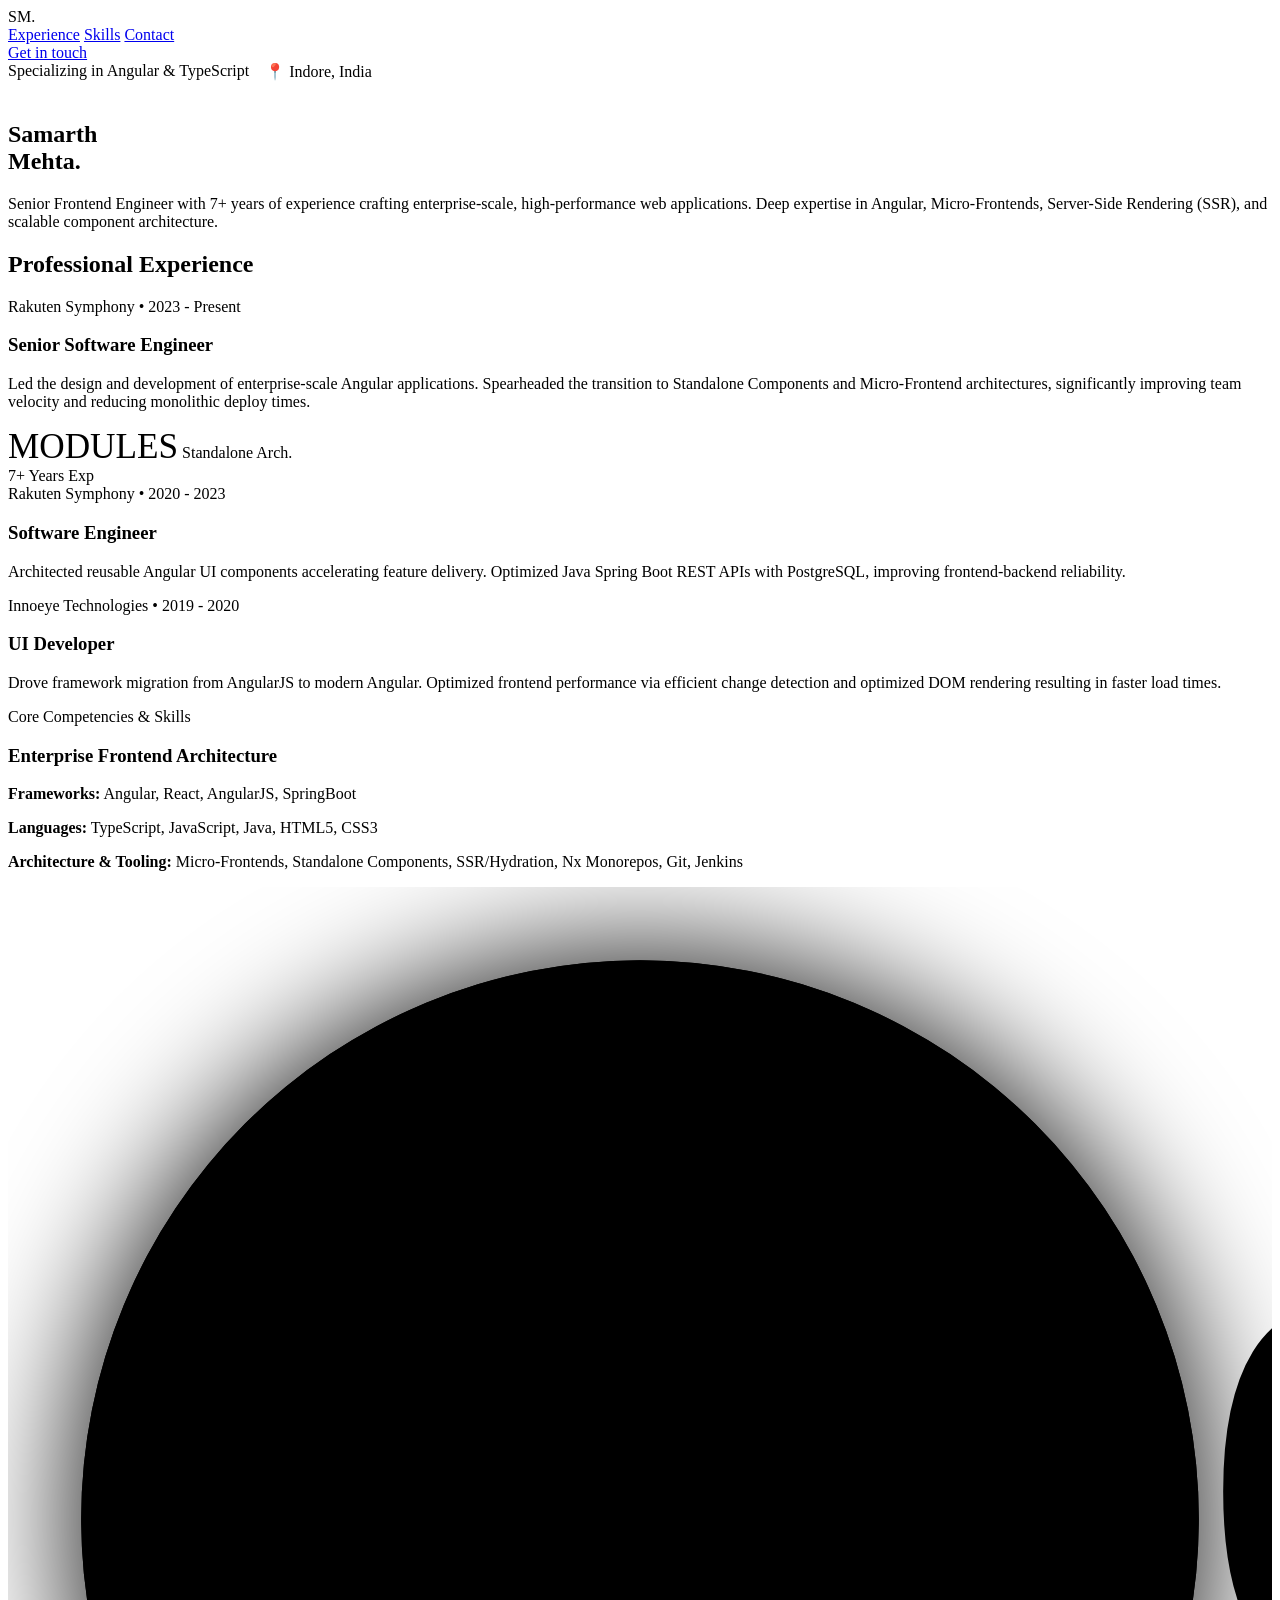
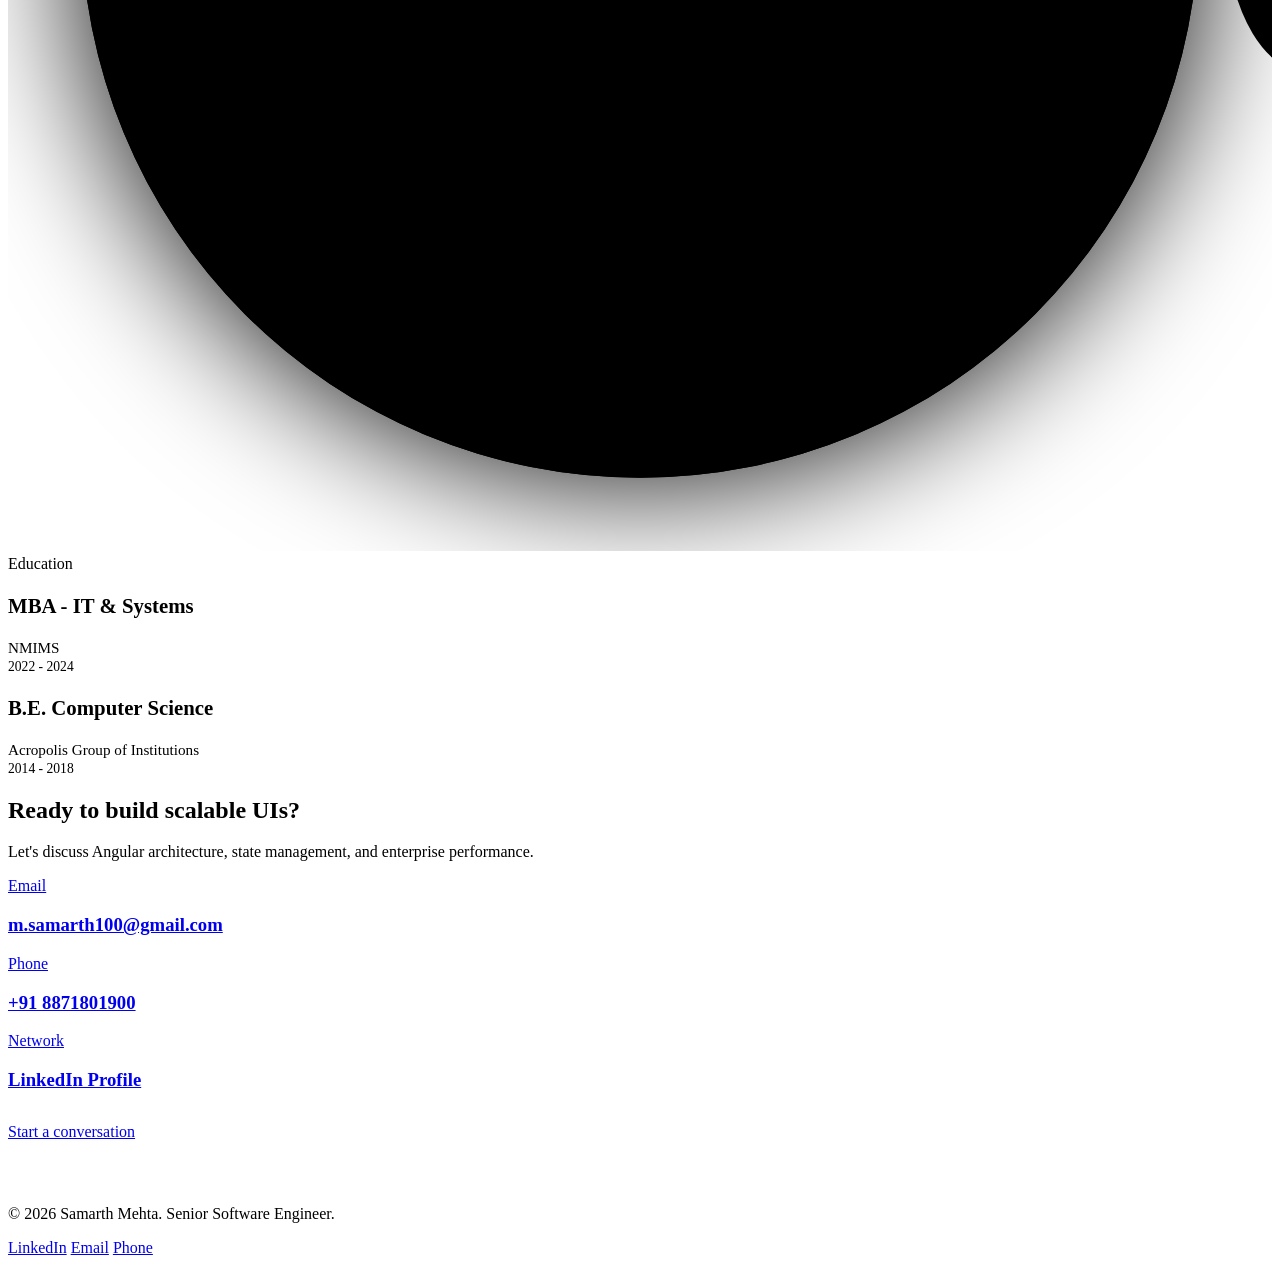
==== index.html @ deca6083 "Create index.html" ====
<!DOCTYPE html>
<html lang="en">

<head>
    <meta charset="UTF-8">
    <meta name="viewport" content="width=device-width, initial-scale=1.0">
    <title>Samarth Mehta | Senior Software Engineer</title>
    <meta name="description"
        content="Samarth Mehta - Senior Software Engineer specializing in Angular, TypeScript & State-Driven Architectures.">
    <!-- Preconnect for performance -->
    <link rel="preconnect" href="https://fonts.googleapis.com">
    <link rel="preconnect" href="https://fonts.gstatic.com" crossorigin>
    <link href="https://fonts.googleapis.com/css2?family=Plus+Jakarta+Sans:wght@300;400;500;600;700;800&display=swap"
        rel="stylesheet">
    <link rel="stylesheet" href="style.css">
</head>

<body>
    <!-- Magic Background -->
    <div class="mesh-bg">
        <div class="blob blob-1"></div>
        <div class="blob blob-2"></div>
        <div class="blob blob-3"></div>
        <div class="noise-overlay"></div>
    </div>

    <!-- Custom Cursor -->
    <div id="custom-cursor" class="custom-cursor"></div>

    <header class="header">
        <nav class="nav">
            <span class="logo magic-text">SM.</span>
            <div class="nav-links">
                <a href="#experience" class="hover-underline">Experience</a>
                <a href="#skills" class="hover-underline">Skills</a>
                <a href="#contact" class="hover-underline">Contact</a>
            </div>
            <a href="mailto:m.samarth100@gmail.com" class="button magic-btn"><span>Get in touch</span></a>
        </nav>
    </header>

    <main class="container">
        <section class="hero slide-up">
            <div style="display: flex; gap: 1rem; margin-bottom: 2.5rem; flex-wrap: wrap;">
                <div class="hero-badge holographic-border" style="margin-bottom: 0;">
                    <div class="holographic-content">
                        <span class="pulse-dot"></span> Specializing in Angular & TypeScript
                    </div>
                </div>
                <div class="hero-badge holographic-border" style="margin-bottom: 0;">
                    <div class="holographic-content">
                        📍 Indore, India
                    </div>
                </div>
            </div>
            <h1 class="hero-title">Samarth <br><span class="magic-text dynamic-gradient">Mehta.</span></h1>
            <p class="hero-subtitle stagger-in">Senior Frontend Engineer with 7+ years of experience crafting
                enterprise-scale, high-performance web applications. Deep expertise in Angular, Micro-Frontends,
                Server-Side Rendering (SSR), and scalable component architecture.</p>
        </section>

        <section id="experience" class="bento-section">
            <h2 class="section-title fade-in">Professional Experience</h2>
            <div class="bento-grid">

                <!-- Rakuten Senior SWE -->
                <div class="card bento-large group tilt-card fade-in">
                    <div class="card-glow"></div>
                    <div class="card-border-gradient"></div>
                    <div class="card-content">
                        <div class="chip">Rakuten Symphony • 2023 - Present</div>
                        <h3 class="magic-text-hover">Senior Software Engineer</h3>
                        <p>Led the design and development of enterprise-scale Angular applications. Spearheaded the
                            transition to Standalone Components and Micro-Frontend architectures, significantly
                            improving team velocity and reducing monolithic deploy times.</p>
                        <div class="metrics">
                            <div class="metric">
                                <span class="metric-val magic-text" style="font-size: 2.2rem;">MODULES</span>
                                <span class="metric-label">Standalone Arch.</span>
                            </div>
                            <div class="metric">
                                <span class="metric-val magic-text">7+</span>
                                <span class="metric-label">Years Exp</span>
                            </div>
                        </div>
                    </div>
                </div>

                <!-- Rakuten SWE -->
                <div class="card group tilt-card fade-in" style="transition-delay: 100ms;">
                    <div class="card-glow"></div>
                    <div class="card-border-gradient"></div>
                    <div class="card-content">
                        <div class="chip">Rakuten Symphony • 2020 - 2023</div>
                        <h3 class="magic-text-hover">Software Engineer</h3>
                        <p>Architected reusable Angular UI components accelerating feature delivery. Optimized Java
                            Spring Boot REST APIs with PostgreSQL, improving frontend-backend reliability.</p>
                    </div>
                </div>

                <!-- Innoeye -->
                <div class="card group tilt-card fade-in" style="transition-delay: 200ms;">
                    <div class="card-glow"></div>
                    <div class="card-border-gradient"></div>
                    <div class="card-content">
                        <div class="chip">Innoeye Technologies • 2019 - 2020</div>
                        <h3 class="magic-text-hover">UI Developer</h3>
                        <p>Drove framework migration from AngularJS to modern Angular. Optimized frontend performance
                            via efficient change detection and optimized DOM rendering resulting in faster load times.
                        </p>
                    </div>
                </div>

                <!-- Core Competencies -->
                <div class="card group bento-medium tilt-card fade-in" id="skills" style="transition-delay: 300ms;">
                    <div class="card-glow"></div>
                    <div class="card-border-gradient"></div>
                    <div class="card-content flex-row">
                        <div>
                            <div class="chip">Core Competencies & Skills</div>
                            <h3 class="magic-text-hover">Enterprise Frontend Architecture</h3>
                            <p style="margin-top: 1rem;"><strong class="text-bright">Frameworks:</strong> Angular,
                                React, AngularJS, SpringBoot</p>
                            <p><strong class="text-bright">Languages:</strong> TypeScript, JavaScript, Java, HTML5, CSS3
                            </p>
                            <p><strong class="text-bright">Architecture & Tooling:</strong> Micro-Frontends, Standalone
                                Components, SSR/Hydration, Nx Monorepos, Git, Jenkins</p>
                        </div>
                        <div class="score-circle">
                            <svg viewBox="0 0 36 36" class="circular-chart magic-circle">
                                <defs>
                                    <linearGradient id="magic-grad" x1="0%" y1="0%" x2="100%" y2="100%">
                                        <stop offset="0%" stop-color="#00f2fe" />
                                        <stop offset="100%" stop-color="#4facfe" />
                                    </linearGradient>
                                    <filter id="glow-filter" x="-20%" y="-20%" width="140%" height="140%">
                                        <feGaussianBlur stdDeviation="2" result="blur" />
                                        <feComposite in="SourceGraphic" in2="blur" operator="over" />
                                    </filter>
                                </defs>
                                <path class="circle-bg"
                                    d="M18 2.0845 a 15.9155 15.9155 0 0 1 0 31.831 a 15.9155 15.9155 0 0 1 0 -31.831" />
                                <path class="circle" stroke-dasharray="0, 100"
                                    d="M18 2.0845 a 15.9155 15.9155 0 0 1 0 31.831 a 15.9155 15.9155 0 0 1 0 -31.831"
                                    filter="url(#glow-filter)" />
                                <text x="18" y="22.5" class="percentage">100</text>
                            </svg>
                        </div>
                    </div>
                </div>

                <!-- Education -->
                <div class="card group tilt-card fade-in" style="transition-delay: 400ms;">
                    <div class="card-glow"></div>
                    <div class="card-border-gradient"></div>
                    <div class="card-content">
                        <div class="chip">Education</div>
                        <h3 class="magic-text-hover" style="font-size: 1.3rem;">MBA - IT & Systems</h3>
                        <p style="font-size: 0.95rem; margin-bottom: 1.2rem;">NMIMS<br><span
                                style="color: var(--text-secondary); font-size: 0.85rem;">2022 - 2024</span></p>

                        <h3 class="magic-text-hover" style="font-size: 1.3rem;">B.E. Computer Science</h3>
                        <p style="font-size: 0.95rem;">Acropolis Group of Institutions<br><span
                                style="color: var(--text-secondary); font-size: 0.85rem;">2014 - 2018</span></p>
                    </div>
                </div>
            </div>
        </section>

        <section id="contact" class="footer-cta fade-in">
            <h2 class="magic-text">Ready to build scalable UIs?</h2>
            <p>Let's discuss Angular architecture, state management, and enterprise performance.</p>

            <div class="contact-info-cards fade-in" style="transition-delay: 200ms;">
                <a href="mailto:m.samarth100@gmail.com" class="contact-card contact-email-card card group tilt-card">
                    <div class="card-glow"></div>
                    <div class="card-border-gradient"></div>
                    <div class="card-content">
                        <div class="chip">Email</div>
                        <h3 class="magic-text-hover">m.samarth100@gmail.com</h3>
                    </div>
                </a>
                <a href="tel:+918871801900" class="contact-card card group tilt-card">
                    <div class="card-glow"></div>
                    <div class="card-border-gradient"></div>
                    <div class="card-content">
                        <div class="chip">Phone</div>
                        <h3 class="magic-text-hover">+91 8871801900</h3>
                    </div>
                </a>
                <a href="https://linkedin.com/in/samarth-mehta-201817b7" target="_blank"
                    class="contact-card card group tilt-card">
                    <div class="card-glow"></div>
                    <div class="card-border-gradient"></div>
                    <div class="card-content">
                        <div class="chip">Network</div>
                        <h3 class="magic-text-hover">LinkedIn Profile</h3>
                    </div>
                </a>
            </div>

            <div class="cta-wrapper fade-in" style="transition-delay: 400ms; margin-top: 2rem;">
                <a href="mailto:m.samarth100@gmail.com" class="button magic-btn button-large"><span>Start a
                        conversation</span></a>
            </div>
        </section>
    </main>

    <footer class="footer container fade-in" style="border-top: 1px solid var(--border); margin-top: 4rem;">
        <p>© 2026 Samarth Mehta. Senior Software Engineer.</p>
        <div class="socials">
            <a href="https://linkedin.com/in/samarth-mehta-201817b7" target="_blank"
                class="hover-underline">LinkedIn</a>
            <a href="mailto:m.samarth100@gmail.com" class="hover-underline">Email</a>
            <a href="tel:+918871801900" class="hover-underline">Phone</a>
        </div>
    </footer>

    <script src="script.js" defer></script>
</body>

</html>
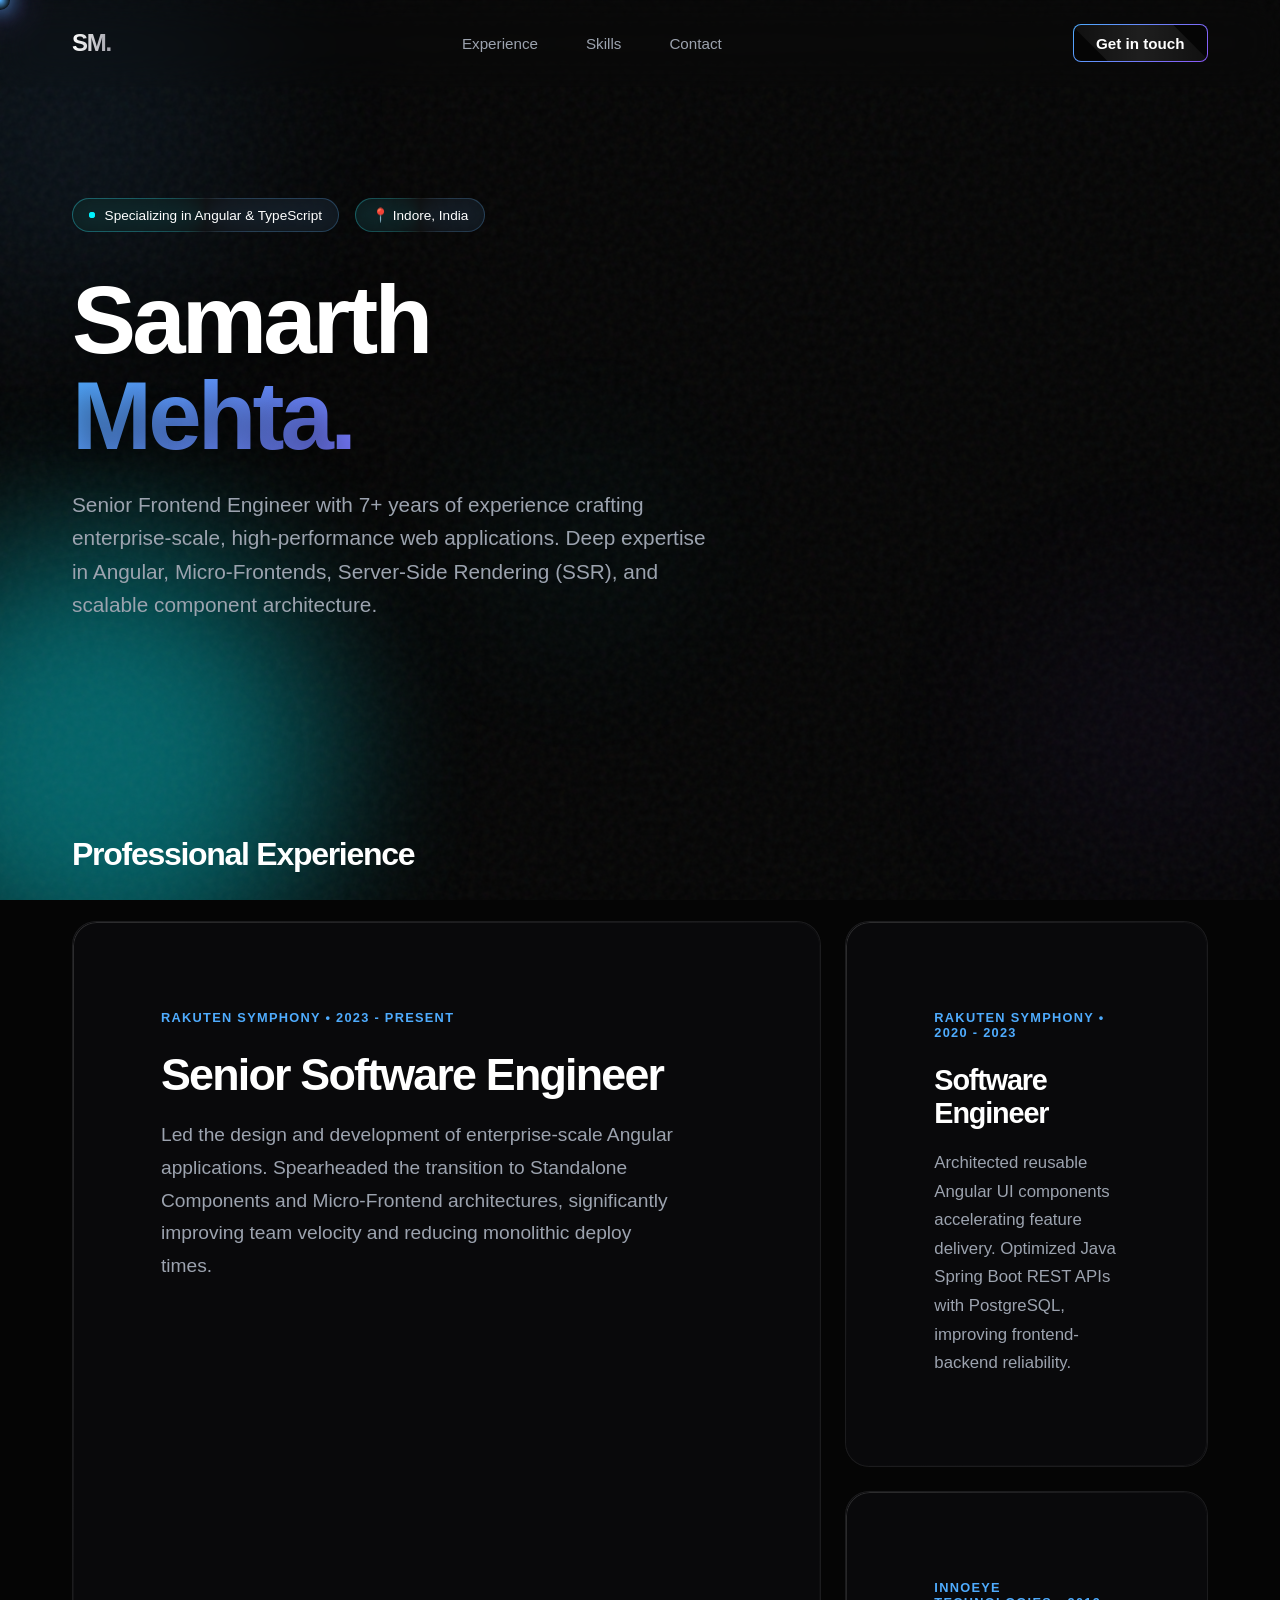
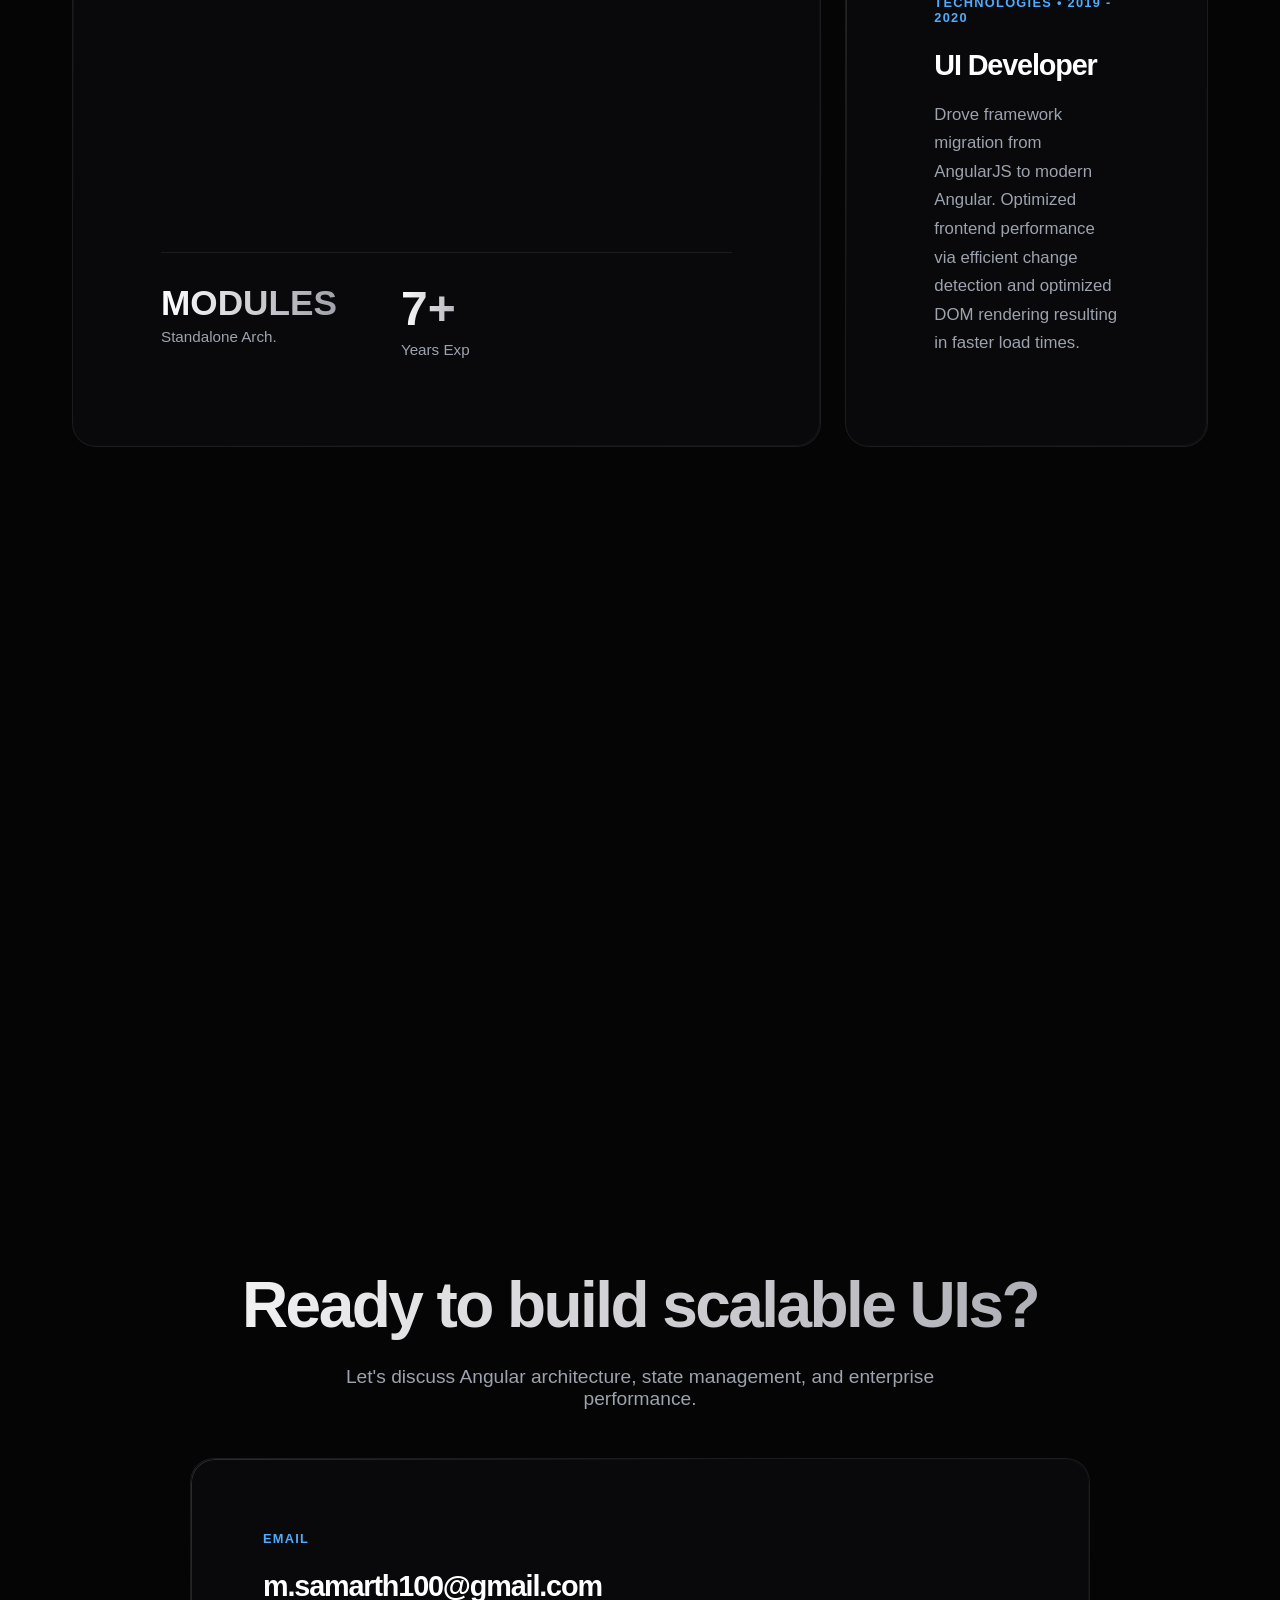
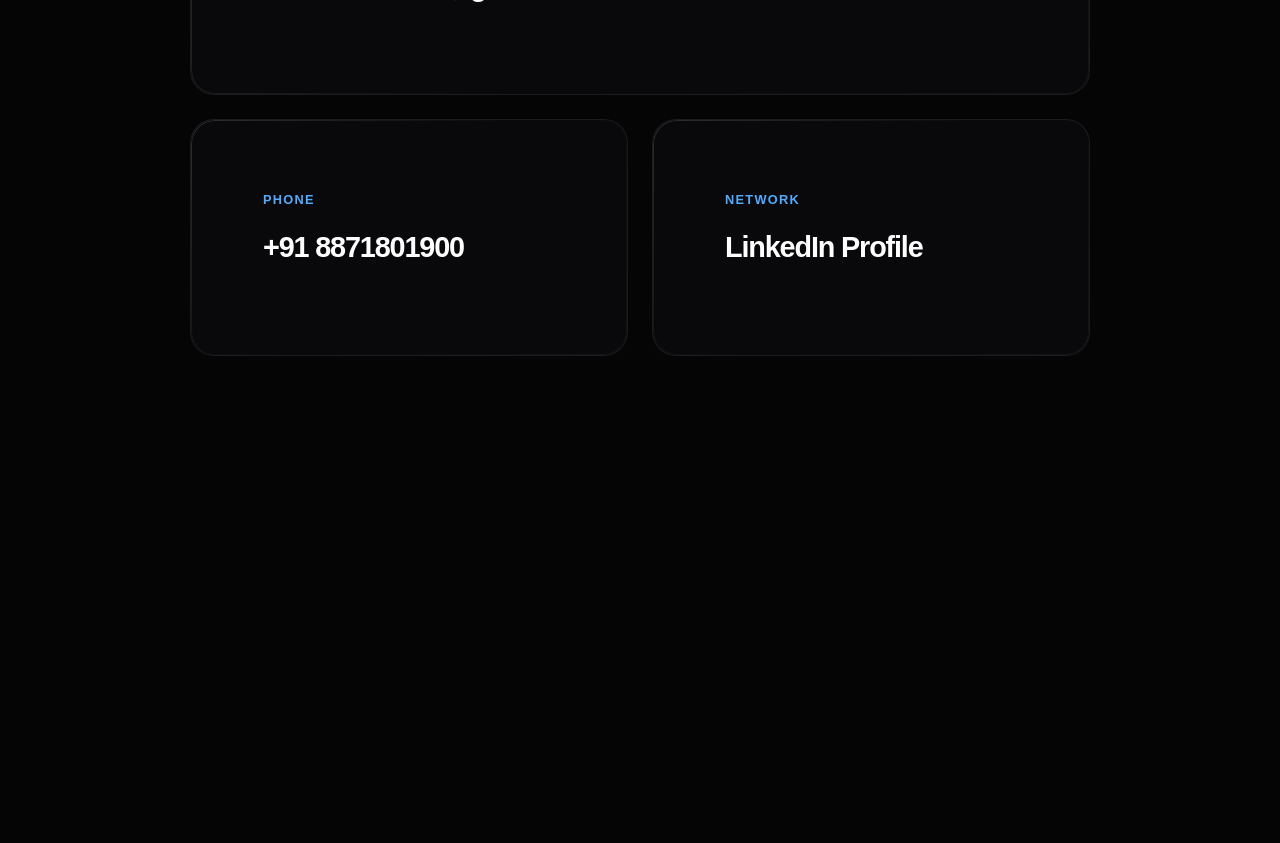
==== commit 449912f5: "Add files via upload" ====
--- a/index.html
+++ b/index.html
@@ -3,54 +3,50 @@
 
 <head>
     <meta charset="UTF-8">
-    <meta name="viewport" content="width=device-width, initial-scale=1.0">
+    <meta name="viewport" content="width=device-width,initial-scale=1">
     <title>Samarth Mehta | Senior Software Engineer</title>
     <meta name="description"
         content="Samarth Mehta - Senior Software Engineer specializing in Angular, TypeScript & State-Driven Architectures.">
-    <!-- Preconnect for performance -->
     <link rel="preconnect" href="https://fonts.googleapis.com">
     <link rel="preconnect" href="https://fonts.gstatic.com" crossorigin>
     <link href="https://fonts.googleapis.com/css2?family=Plus+Jakarta+Sans:wght@300;400;500;600;700;800&display=swap"
         rel="stylesheet">
-    <link rel="stylesheet" href="style.css">
+    <link rel="stylesheet" href="style.min.css">
 </head>
 
 <body>
-    <!-- Magic Background -->
     <div class="mesh-bg">
         <div class="blob blob-1"></div>
         <div class="blob blob-2"></div>
         <div class="blob blob-3"></div>
+        <div class="blob blob-4"></div>
         <div class="noise-overlay"></div>
     </div>
-
-    <!-- Custom Cursor -->
+    <div class="scroll-progress" id="scroll-progress"></div>
     <div id="custom-cursor" class="custom-cursor"></div>
-
     <header class="header">
-        <nav class="nav">
-            <span class="logo magic-text">SM.</span>
-            <div class="nav-links">
-                <a href="#experience" class="hover-underline">Experience</a>
-                <a href="#skills" class="hover-underline">Skills</a>
-                <a href="#contact" class="hover-underline">Contact</a>
-            </div>
-            <a href="mailto:m.samarth100@gmail.com" class="button magic-btn"><span>Get in touch</span></a>
+        <nav class="nav"><span class="logo magic-text">SM.</span>
+            <div class="nav-links"><a href="#experience" class="hover-underline">Experience</a> <a href="#skills"
+                    class="hover-underline">Skills</a> <a href="#contact" class="hover-underline">Contact</a></div>
+            <button class="menu-toggle" id="menu-toggle" aria-label="Toggle menu"><span
+                    class="hamburger"></span></button> <a href="mailto:m.samarth100@gmail.com"
+                class="button magic-btn desktop-only"><span>Get in touch</span></a>
         </nav>
     </header>
-
+    <div class="mobile-menu" id="mobile-menu">
+        <div class="mobile-menu-content"><a href="#experience" class="mobile-link">Experience</a> <a href="#skills"
+                class="mobile-link">Skills</a> <a href="#contact" class="mobile-link">Contact</a> <a
+                href="mailto:m.samarth100@gmail.com" class="button magic-btn"><span>Get in touch</span></a></div>
+    </div>
     <main class="container">
         <section class="hero slide-up">
-            <div style="display: flex; gap: 1rem; margin-bottom: 2.5rem; flex-wrap: wrap;">
-                <div class="hero-badge holographic-border" style="margin-bottom: 0;">
-                    <div class="holographic-content">
-                        <span class="pulse-dot"></span> Specializing in Angular & TypeScript
-                    </div>
+            <div style="display:flex;gap:1rem;margin-bottom:2.5rem;flex-wrap:wrap">
+                <div class="hero-badge holographic-border" style="margin-bottom:0">
+                    <div class="holographic-content"><span class="pulse-dot"></span> Specializing in Angular &
+                        TypeScript</div>
                 </div>
-                <div class="hero-badge holographic-border" style="margin-bottom: 0;">
-                    <div class="holographic-content">
-                        📍 Indore, India
-                    </div>
+                <div class="hero-badge holographic-border" style="margin-bottom:0">
+                    <div class="holographic-content">📍 Indore, India</div>
                 </div>
             </div>
             <h1 class="hero-title">Samarth <br><span class="magic-text dynamic-gradient">Mehta.</span></h1>
@@ -58,12 +54,9 @@
                 enterprise-scale, high-performance web applications. Deep expertise in Angular, Micro-Frontends,
                 Server-Side Rendering (SSR), and scalable component architecture.</p>
         </section>
-
         <section id="experience" class="bento-section">
             <h2 class="section-title fade-in">Professional Experience</h2>
             <div class="bento-grid">
-
-                <!-- Rakuten Senior SWE -->
                 <div class="card bento-large group tilt-card fade-in">
                     <div class="card-glow"></div>
                     <div class="card-border-gradient"></div>
@@ -74,20 +67,15 @@
                             transition to Standalone Components and Micro-Frontend architectures, significantly
                             improving team velocity and reducing monolithic deploy times.</p>
                         <div class="metrics">
-                            <div class="metric">
-                                <span class="metric-val magic-text" style="font-size: 2.2rem;">MODULES</span>
-                                <span class="metric-label">Standalone Arch.</span>
-                            </div>
-                            <div class="metric">
-                                <span class="metric-val magic-text">7+</span>
-                                <span class="metric-label">Years Exp</span>
-                            </div>
+                            <div class="metric"><span class="metric-val magic-text"
+                                    style="font-size:2.2rem">MODULES</span> <span class="metric-label">Standalone
+                                    Arch.</span></div>
+                            <div class="metric"><span class="metric-val magic-text">7+</span> <span
+                                    class="metric-label">Years Exp</span></div>
                         </div>
                     </div>
                 </div>
-
-                <!-- Rakuten SWE -->
-                <div class="card group tilt-card fade-in" style="transition-delay: 100ms;">
+                <div class="card group tilt-card fade-in" style="transition-delay:100ms">
                     <div class="card-glow"></div>
                     <div class="card-border-gradient"></div>
                     <div class="card-content">
@@ -97,9 +85,7 @@
                             Spring Boot REST APIs with PostgreSQL, improving frontend-backend reliability.</p>
                     </div>
                 </div>
-
-                <!-- Innoeye -->
-                <div class="card group tilt-card fade-in" style="transition-delay: 200ms;">
+                <div class="card group tilt-card fade-in" style="transition-delay:200ms">
                     <div class="card-glow"></div>
                     <div class="card-border-gradient"></div>
                     <div class="card-content">
@@ -110,24 +96,21 @@
                         </p>
                     </div>
                 </div>
-
-                <!-- Core Competencies -->
-                <div class="card group bento-medium tilt-card fade-in" id="skills" style="transition-delay: 300ms;">
+                <div class="card group bento-medium tilt-card fade-in" id="skills" style="transition-delay:300ms">
                     <div class="card-glow"></div>
                     <div class="card-border-gradient"></div>
                     <div class="card-content flex-row">
                         <div>
                             <div class="chip">Core Competencies & Skills</div>
                             <h3 class="magic-text-hover">Enterprise Frontend Architecture</h3>
-                            <p style="margin-top: 1rem;"><strong class="text-bright">Frameworks:</strong> Angular,
-                                React, AngularJS, SpringBoot</p>
+                            <p style="margin-top:1rem"><strong class="text-bright">Frameworks:</strong> Angular, React,
+                                AngularJS, SpringBoot</p>
                             <p><strong class="text-bright">Languages:</strong> TypeScript, JavaScript, Java, HTML5, CSS3
                             </p>
                             <p><strong class="text-bright">Architecture & Tooling:</strong> Micro-Frontends, Standalone
                                 Components, SSR/Hydration, Nx Monorepos, Git, Jenkins</p>
                         </div>
-                        <div class="score-circle">
-                            <svg viewBox="0 0 36 36" class="circular-chart magic-circle">
+                        <div class="score-circle"><svg viewBox="0 0 36 36" class="circular-chart magic-circle">
                                 <defs>
                                     <linearGradient id="magic-grad" x1="0%" y1="0%" x2="100%" y2="100%">
                                         <stop offset="0%" stop-color="#00f2fe" />
@@ -142,53 +125,44 @@
                                     d="M18 2.0845 a 15.9155 15.9155 0 0 1 0 31.831 a 15.9155 15.9155 0 0 1 0 -31.831" />
                                 <path class="circle" stroke-dasharray="0, 100"
                                     d="M18 2.0845 a 15.9155 15.9155 0 0 1 0 31.831 a 15.9155 15.9155 0 0 1 0 -31.831"
-                                    filter="url(#glow-filter)" />
-                                <text x="18" y="22.5" class="percentage">100</text>
-                            </svg>
-                        </div>
+                                    filter="url(#glow-filter)" /><text x="18" y="22.5" class="percentage">100</text>
+                            </svg></div>
                     </div>
                 </div>
-
-                <!-- Education -->
-                <div class="card group tilt-card fade-in" style="transition-delay: 400ms;">
+                <div class="card group tilt-card fade-in" style="transition-delay:400ms">
                     <div class="card-glow"></div>
                     <div class="card-border-gradient"></div>
                     <div class="card-content">
                         <div class="chip">Education</div>
-                        <h3 class="magic-text-hover" style="font-size: 1.3rem;">MBA - IT & Systems</h3>
-                        <p style="font-size: 0.95rem; margin-bottom: 1.2rem;">NMIMS<br><span
-                                style="color: var(--text-secondary); font-size: 0.85rem;">2022 - 2024</span></p>
-
-                        <h3 class="magic-text-hover" style="font-size: 1.3rem;">B.E. Computer Science</h3>
-                        <p style="font-size: 0.95rem;">Acropolis Group of Institutions<br><span
-                                style="color: var(--text-secondary); font-size: 0.85rem;">2014 - 2018</span></p>
+                        <h3 class="magic-text-hover" style="font-size:1.3rem">MBA - IT & Systems</h3>
+                        <p style="font-size:.95rem;margin-bottom:1.2rem">NMIMS<br><span
+                                style="color:var(--text-secondary);font-size:.85rem">2022 - 2024</span></p>
+                        <h3 class="magic-text-hover" style="font-size:1.3rem">B.E. Computer Science</h3>
+                        <p style="font-size:.95rem">Acropolis Group of Institutions<br><span
+                                style="color:var(--text-secondary);font-size:.85rem">2014 - 2018</span></p>
                     </div>
                 </div>
             </div>
         </section>
-
         <section id="contact" class="footer-cta fade-in">
             <h2 class="magic-text">Ready to build scalable UIs?</h2>
             <p>Let's discuss Angular architecture, state management, and enterprise performance.</p>
-
-            <div class="contact-info-cards fade-in" style="transition-delay: 200ms;">
-                <a href="mailto:m.samarth100@gmail.com" class="contact-card contact-email-card card group tilt-card">
+            <div class="contact-info-cards fade-in" style="transition-delay:200ms"><a
+                    href="mailto:m.samarth100@gmail.com" class="contact-card contact-email-card card group tilt-card">
                     <div class="card-glow"></div>
                     <div class="card-border-gradient"></div>
                     <div class="card-content">
                         <div class="chip">Email</div>
                         <h3 class="magic-text-hover">m.samarth100@gmail.com</h3>
                     </div>
-                </a>
-                <a href="tel:+918871801900" class="contact-card card group tilt-card">
+                </a> <a href="tel:+918871801900" class="contact-card card group tilt-card">
                     <div class="card-glow"></div>
                     <div class="card-border-gradient"></div>
                     <div class="card-content">
                         <div class="chip">Phone</div>
                         <h3 class="magic-text-hover">+91 8871801900</h3>
                     </div>
-                </a>
-                <a href="https://linkedin.com/in/samarth-mehta-201817b7" target="_blank"
+                </a> <a href="https://linkedin.com/in/samarth-mehta-201817b7" target="_blank"
                     class="contact-card card group tilt-card">
                     <div class="card-glow"></div>
                     <div class="card-border-gradient"></div>
@@ -196,27 +170,19 @@
                         <div class="chip">Network</div>
                         <h3 class="magic-text-hover">LinkedIn Profile</h3>
                     </div>
-                </a>
-            </div>
-
-            <div class="cta-wrapper fade-in" style="transition-delay: 400ms; margin-top: 2rem;">
-                <a href="mailto:m.samarth100@gmail.com" class="button magic-btn button-large"><span>Start a
-                        conversation</span></a>
-            </div>
+                </a></div>
+            <div class="cta-wrapper fade-in" style="transition-delay:400ms;margin-top:2rem"><a
+                    href="mailto:m.samarth100@gmail.com" class="button magic-btn button-large"><span>Start a
+                        conversation</span></a></div>
         </section>
     </main>
-
-    <footer class="footer container fade-in" style="border-top: 1px solid var(--border); margin-top: 4rem;">
+    <footer class="footer container fade-in" style="border-top:1px solid var(--border);margin-top:4rem">
         <p>© 2026 Samarth Mehta. Senior Software Engineer.</p>
-        <div class="socials">
-            <a href="https://linkedin.com/in/samarth-mehta-201817b7" target="_blank"
-                class="hover-underline">LinkedIn</a>
-            <a href="mailto:m.samarth100@gmail.com" class="hover-underline">Email</a>
-            <a href="tel:+918871801900" class="hover-underline">Phone</a>
-        </div>
+        <div class="socials"><a href="https://linkedin.com/in/samarth-mehta-201817b7" target="_blank"
+                class="hover-underline">LinkedIn</a> <a href="mailto:m.samarth100@gmail.com"
+                class="hover-underline">Email</a> <a href="tel:+918871801900" class="hover-underline">Phone</a></div>
     </footer>
-
-    <script src="script.js" defer></script>
+    <script src="script.min.js" defer></script>
 </body>
 
-</html>
+</html>
--- a/style.min.css
+++ b/style.min.css
@@ -0,0 +1,984 @@
+:root {
+    --bg-main: #050505;
+    --text-primary: #fff;
+    --text-secondary: #9ca3af;
+    --border: rgba(255, 255, 255, .08);
+    --border-hover: rgba(255, 255, 255, .2);
+    --card-bg: rgba(15, 15, 18, .5);
+    --card-bg-hover: rgba(25, 25, 30, .7);
+    --accent-1: #4facfe;
+    --accent-2: #00f2fe;
+    --accent-3: #8a57f6;
+    --glass-blur: 16px;
+    --glass-border: rgba(255, 255, 255, .1);
+    --font-sans: 'Plus Jakarta Sans', -apple-system, BlinkMacSystemFont, "Segoe UI", Roboto, sans-serif;
+    --transition-fast: .25s cubic-bezier(.19, 1, .22, 1);
+    --transition-smooth: .5s cubic-bezier(.19, 1, .22, 1)
+}
+
+* {
+    margin: 0;
+    padding: 0;
+    box-sizing: border-box;
+    cursor: none;
+    -webkit-tap-highlight-color: transparent
+}
+
+html {
+    scroll-behavior: smooth;
+    font-family: var(--font-sans);
+    background-color: var(--bg-main);
+    color: var(--text-primary);
+    -webkit-font-smoothing: antialiased;
+    -moz-osx-font-smoothing: grayscale
+}
+
+body {
+    min-height: 100vh;
+    display: flex;
+    flex-direction: column;
+    overflow-x: hidden;
+    position: relative
+}
+
+::selection {
+    background: rgba(79, 172, 254, .3);
+    color: #fff
+}
+
+.custom-cursor {
+    position: fixed;
+    top: 0;
+    left: 0;
+    width: 20px;
+    height: 20px;
+    border-radius: 50%;
+    background: radial-gradient(circle, var(--accent-1) 0, rgba(79, 172, 254, 0) 70%);
+    pointer-events: none;
+    z-index: 10000;
+    mix-blend-mode: screen;
+    transform: translate(-50%, -50%);
+    transition: width .3s ease, height .3s ease, background .3s ease;
+    box-shadow: 0 0 20px var(--accent-1), 0 0 40px var(--accent-3);
+    will-change: transform
+}
+
+.custom-cursor.active {
+    width: 60px;
+    height: 60px;
+    background: radial-gradient(circle, rgba(255, 255, 255, .8) 0, rgba(255, 255, 255, 0) 60%);
+    box-shadow: 0 0 30px #fff;
+    mix-blend-mode: overlay
+}
+
+.mesh-bg {
+    position: fixed;
+    top: 0;
+    left: 0;
+    width: 100vw;
+    height: 100vh;
+    z-index: -1;
+    overflow: hidden;
+    background: var(--bg-main)
+}
+
+.noise-overlay {
+    position: absolute;
+    inset: 0;
+    opacity: .05;
+    background-image: url("data:image/svg+xml,%3Csvg viewBox='0 0 200 200' xmlns='http://www.w3.org/2000/svg'%3E%3Cfilter id='noiseFilter'%3E%3CfeTurbulence type='fractalNoise' baseFrequency='0.65' numOctaves='3' stitchTiles='stitch'/%3E%3C/filter%3E%3Crect width='100%25' height='100%25' filter='url(%23noiseFilter)'/%3E%3C/svg%3E");
+    pointer-events: none
+}
+
+.blob {
+    position: absolute;
+    filter: blur(80px);
+    opacity: .4;
+    border-radius: 50%;
+    animation: drift 20s infinite alternate cubic-bezier(.5, 0, .5, 1);
+    will-change: transform
+}
+
+.blob-1 {
+    width: 50vw;
+    height: 50vw;
+    background: radial-gradient(circle, rgba(79, 172, 254, .3) 0, transparent 60%);
+    top: -20vh;
+    left: -20vw
+}
+
+.blob-2 {
+    width: 40vw;
+    height: 40vw;
+    background: radial-gradient(circle, rgba(138, 87, 246, .2) 0, transparent 60%);
+    bottom: -10vh;
+    right: -10vw;
+    animation-delay: -5s;
+    animation-duration: 25s
+}
+
+.blob-3 {
+    width: 30vw;
+    height: 30vw;
+    background: radial-gradient(circle, rgba(0, 242, 254, .15) 0, transparent 60%);
+    top: 40vh;
+    left: 30vw;
+    animation-delay: -10s;
+    animation-duration: 18s
+}
+
+.blob-4 {
+    width: 35vw;
+    height: 35vw;
+    background: var(--accent-2);
+    top: 60%;
+    left: -10%;
+    animation-delay: -3s
+}
+
+@keyframes drift {
+    from {
+        transform: translate(0, 0) scale(1)
+    }
+
+    to {
+        transform: translate(10vw, 10vh) scale(1.1)
+    }
+}
+
+h1,
+h2,
+h3 {
+    font-weight: 700;
+    letter-spacing: -.04em
+}
+
+.magic-text {
+    background: linear-gradient(to right, #fff, #a1a1aa, #fff);
+    background-size: 200% auto;
+    -webkit-background-clip: text;
+    -webkit-text-fill-color: transparent;
+    animation: shine 5s linear infinite
+}
+
+.dynamic-gradient {
+    background: linear-gradient(135deg, var(--accent-1), var(--accent-3), var(--accent-2));
+    background-size: 300% 300%;
+    -webkit-background-clip: text;
+    -webkit-text-fill-color: transparent;
+    animation: gradientFlow 8s ease infinite
+}
+
+.text-bright {
+    color: #e5e7eb
+}
+
+@keyframes shine {
+    to {
+        background-position: 200% center
+    }
+}
+
+@keyframes gradientFlow {
+    0% {
+        background-position: 0 50%
+    }
+
+    50% {
+        background-position: 100% 50%
+    }
+
+    100% {
+        background-position: 0 50%
+    }
+}
+
+.hover-underline {
+    position: relative;
+    display: inline-block;
+    color: var(--text-secondary);
+    text-decoration: none;
+    transition: color var(--transition-fast)
+}
+
+.hover-underline::after {
+    content: '';
+    position: absolute;
+    width: 100%;
+    height: 1px;
+    bottom: -2px;
+    left: 0;
+    background: var(--text-primary);
+    transform: scaleX(0);
+    transform-origin: right;
+    transition: transform var(--transition-smooth)
+}
+
+.hover-underline:hover {
+    color: var(--text-primary)
+}
+
+.hover-underline:hover::after {
+    transform: scaleX(1);
+    transform-origin: left
+}
+
+.container {
+    max-width: 1200px;
+    margin: 0 auto;
+    padding: 0 2rem;
+    position: relative;
+    z-index: 10;
+    flex-grow: 1
+}
+
+@media (max-width:768px) {
+    .container {
+        padding: 0 1.5rem
+    }
+}
+
+.header {
+    position: fixed;
+    top: 0;
+    width: 100%;
+    z-index: 100;
+    padding: 1.5rem 0;
+    backdrop-filter: blur(20px);
+    -webkit-backdrop-filter: blur(20px);
+    border-bottom: 1px solid transparent;
+    transition: background var(--transition-smooth), border-color var(--transition-smooth), padding var(--transition-smooth)
+}
+
+.header.scrolled {
+    background: rgba(5, 5, 5, .8);
+    backdrop-filter: blur(var(--glass-blur));
+    -webkit-backdrop-filter: blur(var(--glass-blur));
+    border-bottom: 1px solid var(--border);
+    padding: .75rem 0
+}
+
+.scroll-progress {
+    position: fixed;
+    top: 0;
+    left: 0;
+    width: 0;
+    height: 2px;
+    background: linear-gradient(90deg, var(--accent-1), var(--accent-3));
+    z-index: 10002;
+    transition: width .1s ease-out
+}
+
+.nav {
+    max-width: 1200px;
+    margin: 0 auto;
+    padding: 0 2rem;
+    display: flex;
+    justify-content: space-between;
+    align-items: center
+}
+
+.logo {
+    font-weight: 800;
+    font-size: 1.5rem;
+    letter-spacing: -.05em
+}
+
+.nav-links {
+    display: flex;
+    gap: 3rem;
+    font-size: .95rem;
+    font-weight: 500
+}
+
+.button {
+    position: relative;
+    background: transparent;
+    color: var(--text-primary);
+    padding: .6rem 1.4rem;
+    border-radius: 8px;
+    text-decoration: none;
+    font-size: .95rem;
+    font-weight: 600;
+    border: 1px solid var(--border-hover);
+    overflow: hidden;
+    transition: all var(--transition-fast);
+    display: inline-flex;
+    justify-content: center;
+    align-items: center
+}
+
+.button::before {
+    content: '';
+    position: absolute;
+    top: 0;
+    left: -100%;
+    width: 100%;
+    height: 100%;
+    background: linear-gradient(90deg, transparent, rgba(255, 255, 255, .2), transparent);
+    transition: left .5s ease
+}
+
+.button:hover::before {
+    left: 100%
+}
+
+.button:hover {
+    border-color: rgba(255, 255, 255, .5);
+    box-shadow: 0 0 20px rgba(255, 255, 255, .1);
+    transform: translateY(-2px)
+}
+
+.button-large {
+    padding: 1rem 2.5rem;
+    font-size: 1.1rem;
+    border-radius: 12px
+}
+
+.magic-btn {
+    border: none;
+    background: linear-gradient(var(--bg-main), var(--bg-main)) padding-box, linear-gradient(135deg, var(--accent-1), var(--accent-3)) border-box;
+    border: 1px solid transparent;
+    position: relative;
+    overflow: hidden
+}
+
+.magic-btn:hover {
+    box-shadow: 0 0 25px rgba(79, 172, 254, .4)
+}
+
+.magic-btn::after {
+    content: '';
+    position: absolute;
+    top: -50%;
+    left: -50%;
+    width: 200%;
+    height: 200%;
+    background: linear-gradient(45deg, transparent, rgba(255, 255, 255, .1), transparent);
+    transform: rotate(45deg);
+    animation: shimmer 3s infinite
+}
+
+@keyframes shimmer {
+    0% {
+        transform: translateX(-100%) rotate(45deg)
+    }
+
+    100% {
+        transform: translateX(100%) rotate(45deg)
+    }
+}
+
+.hero {
+    padding: 22vh 0 15vh;
+    display: flex;
+    flex-direction: column;
+    align-items: flex-start;
+    max-width: 900px;
+    position: relative
+}
+
+.holographic-border {
+    position: relative;
+    border-radius: 100px;
+    padding: 1px;
+    background: linear-gradient(135deg, rgba(255, 255, 255, .1), rgba(255, 255, 255, .05));
+    overflow: hidden;
+    margin-bottom: 2.5rem;
+    display: inline-flex
+}
+
+.holographic-border::before {
+    content: '';
+    position: absolute;
+    inset: -100%;
+    background: conic-gradient(from 0deg, transparent, var(--accent-1), transparent, var(--accent-2), transparent);
+    animation: rotate 4s linear infinite;
+    opacity: .3
+}
+
+@keyframes rotate {
+    from {
+        transform: rotate(0deg)
+    }
+
+    to {
+        transform: rotate(360deg)
+    }
+}
+
+.holographic-content {
+    background: rgba(10, 10, 12, .8);
+    backdrop-filter: blur(10px);
+    padding: .5rem 1rem;
+    border-radius: 99px;
+    font-size: .85rem;
+    color: var(--text-primary);
+    font-weight: 500;
+    display: flex;
+    align-items: center;
+    gap: .6rem
+}
+
+.pulse-dot {
+    width: 6px;
+    height: 6px;
+    background-color: var(--accent-2);
+    border-radius: 50%;
+    position: relative;
+    display: inline-block
+}
+
+.pulse-dot::after {
+    content: '';
+    position: absolute;
+    width: 100%;
+    height: 100%;
+    top: 0;
+    left: 0;
+    background-color: var(--accent-2);
+    border-radius: 50%;
+    animation: ping 2s cubic-bezier(0, 0, .2, 1) infinite
+}
+
+@keyframes ping {
+
+    75%,
+    100% {
+        transform: scale(3);
+        opacity: 0
+    }
+}
+
+.hero-title {
+    font-size: clamp(3rem, 8vw, 6rem);
+    line-height: 1;
+    margin-bottom: 1.5rem;
+    color: var(--text-primary);
+    text-shadow: 0 10px 30px rgba(0, 0, 0, .5)
+}
+
+.hero-subtitle {
+    font-size: clamp(1rem, 2.5vw, 1.3rem);
+    color: var(--text-secondary);
+    line-height: 1.6;
+    max-width: 650px;
+    font-weight: 400
+}
+
+.bento-section {
+    padding: 80px 0 100px;
+    perspective: 1000px
+}
+
+.section-title {
+    font-size: 2rem;
+    margin-bottom: 3rem;
+    color: var(--text-primary);
+    font-weight: 600
+}
+
+.bento-grid {
+    display: grid;
+    grid-template-columns: repeat(3, 1fr);
+    gap: 1.5rem;
+    grid-auto-rows: minmax(280px, auto)
+}
+
+.bento-large {
+    grid-column: span 2;
+    grid-row: span 2
+}
+
+.bento-medium {
+    grid-column: span 2
+}
+
+.bento-wide {
+    grid-column: span 3
+}
+
+.contact-info-cards {
+    display: grid;
+    grid-template-columns: repeat(2, 1fr);
+    gap: 1.5rem;
+    margin: 3rem auto;
+    max-width: 900px
+}
+
+.contact-email-card {
+    grid-column: span 2
+}
+
+.contact-card {
+    text-decoration: none
+}
+
+.contact-card .card-content {
+    padding: 2rem;
+    text-align: left
+}
+
+.contact-card h3 {
+    font-size: 1.5rem;
+    margin-bottom: 0;
+    word-break: break-all;
+    color: var(--text-primary);
+    transition: color var(--transition-fast)
+}
+
+.contact-card:hover h3 {
+    color: var(--accent-1)
+}
+
+.card {
+    background: var(--card-bg);
+    border: 1px solid var(--border);
+    border-radius: 24px;
+    padding: 2.5rem;
+    position: relative;
+    overflow: hidden;
+    transition: var(--transition-smooth);
+    backdrop-filter: blur(var(--glass-blur));
+    -webkit-backdrop-filter: blur(var(--glass-blur))
+}
+
+.card-border-gradient {
+    position: absolute;
+    inset: 0;
+    border-radius: 24px;
+    padding: 1px;
+    background: linear-gradient(135deg, rgba(255, 255, 255, .3), rgba(255, 255, 255, 0), rgba(255, 255, 255, .1));
+    -webkit-mask: linear-gradient(#fff 0 0) content-box, linear-gradient(#fff 0 0);
+    -webkit-mask-composite: xor;
+    mask-composite: exclude;
+    pointer-events: none;
+    opacity: .5;
+    transition: opacity var(--transition-smooth)
+}
+
+.card:hover .card-border-gradient {
+    background: linear-gradient(135deg, var(--accent-1), transparent, var(--accent-3));
+    opacity: 1
+}
+
+.card-content {
+    padding: 3rem;
+    position: relative;
+    z-index: 2;
+    height: 100%;
+    display: flex;
+    flex-direction: column;
+    transform: translateZ(30px)
+}
+
+.card-glow {
+    position: absolute;
+    top: 0;
+    left: 0;
+    width: 600px;
+    height: 600px;
+    background: radial-gradient(circle, rgba(255, 255, 255, .08) 0, transparent 60%);
+    border-radius: 50%;
+    transform: translate(-50%, -50%);
+    pointer-events: none;
+    opacity: 0;
+    transition: opacity var(--transition-smooth);
+    z-index: 1;
+    mix-blend-mode: soft-light;
+    will-change: transform, opacity
+}
+
+.card:hover .card-glow {
+    opacity: 1
+}
+
+.chip {
+    font-size: .8rem;
+    text-transform: uppercase;
+    letter-spacing: .1em;
+    color: var(--accent-1);
+    font-weight: 700;
+    margin-bottom: 1.5rem
+}
+
+.card h3 {
+    font-size: 1.8rem;
+    margin-bottom: 1.2rem;
+    transition: color var(--transition-fast)
+}
+
+.card:hover .magic-text-hover {
+    color: transparent;
+    background: linear-gradient(to right, #fff, var(--accent-1));
+    -webkit-background-clip: text;
+    background-clip: text
+}
+
+.card p {
+    color: var(--text-secondary);
+    font-size: 1.05rem;
+    line-height: 1.7;
+    flex-grow: 1
+}
+
+.bento-large h3 {
+    font-size: 2.8rem
+}
+
+.bento-large p {
+    font-size: 1.2rem;
+    max-width: 90%
+}
+
+.metrics {
+    display: flex;
+    gap: 4rem;
+    margin-top: 3rem;
+    border-top: 1px solid var(--border);
+    padding-top: 2rem
+}
+
+.metric {
+    display: flex;
+    flex-direction: column
+}
+
+.metric-val {
+    font-size: 3rem;
+    font-weight: 700;
+    line-height: 1;
+    margin-bottom: .5rem
+}
+
+.metric-label {
+    font-size: .95rem;
+    color: var(--text-secondary);
+    font-weight: 500
+}
+
+.flex-row {
+    flex-direction: row;
+    align-items: center;
+    justify-content: space-between;
+    gap: 3rem
+}
+
+.flex-row>div:first-child {
+    flex: 1;
+    max-width: 700px
+}
+
+.score-circle {
+    width: 140px;
+    height: 140px;
+    flex-shrink: 0;
+    filter: drop-shadow(0 0 20px rgba(0, 242, 254, .2))
+}
+
+.circular-chart {
+    display: block;
+    margin: 0 auto;
+    max-width: 100%;
+    max-height: 250px
+}
+
+.circle-bg {
+    fill: none;
+    stroke: rgba(255, 255, 255, .05);
+    stroke-width: 1.5
+}
+
+.magic-circle .circle {
+    fill: none;
+    stroke-width: 1.5;
+    stroke-linecap: round;
+    stroke: url(#magic-grad)
+}
+
+.percentage {
+    fill: #fff;
+    font-family: var(--font-sans);
+    font-size: .5em;
+    text-anchor: middle;
+    font-weight: 700
+}
+
+.footer-cta {
+    padding: 15vh 0;
+    text-align: center;
+    margin-top: 60px;
+    position: relative
+}
+
+.footer-cta h2 {
+    font-size: clamp(2.5rem, 6vw, 4rem);
+    margin-bottom: 1.5rem
+}
+
+.footer-cta p {
+    color: var(--text-secondary);
+    margin-bottom: 3rem;
+    font-size: 1.2rem;
+    max-width: 600px;
+    margin-left: auto;
+    margin-right: auto
+}
+
+.cta-wrapper {
+    position: relative;
+    display: inline-block
+}
+
+.footer {
+    padding: 3rem 0;
+    display: flex;
+    justify-content: space-between;
+    align-items: center;
+    color: var(--text-secondary);
+    font-size: .95rem
+}
+
+.socials {
+    display: flex;
+    gap: 2rem
+}
+
+.slide-up {
+    opacity: 0;
+    transform: translateY(30px);
+    animation: slideUpAnim 1s cubic-bezier(.19, 1, .22, 1) forwards
+}
+
+@keyframes slideUpAnim {
+    to {
+        opacity: 1;
+        transform: translateY(0)
+    }
+}
+
+.stagger-in {
+    opacity: 0;
+    transform: translateY(20px);
+    animation: slideUpAnim 1s cubic-bezier(.19, 1, .22, 1) forwards;
+    animation-delay: .2s
+}
+
+.fade-in {
+    opacity: 0;
+    transform: translateY(40px) scale(.98);
+    transition: opacity 1s cubic-bezier(.19, 1, .22, 1), transform 1s cubic-bezier(.19, 1, .22, 1)
+}
+
+.fade-in.appear {
+    opacity: 1;
+    transform: translateY(0) scale(1)
+}
+
+.group:hover .card-glow {
+    opacity: 1
+}
+
+.magic-text-hover {
+    transition: color .3s ease
+}
+
+.menu-toggle {
+    display: none;
+    background: 0 0;
+    border: none;
+    cursor: pointer;
+    padding: 10px;
+    z-index: 1001
+}
+
+.hamburger {
+    display: block;
+    width: 24px;
+    height: 2px;
+    background: var(--text-primary);
+    position: relative;
+    transition: .3s
+}
+
+.hamburger::after,
+.hamburger::before {
+    content: '';
+    width: 24px;
+    height: 2px;
+    background: var(--text-primary);
+    position: absolute;
+    left: 0;
+    transition: .3s
+}
+
+.hamburger::before {
+    top: -8px
+}
+
+.hamburger::after {
+    top: 8px
+}
+
+.menu-toggle.active .hamburger {
+    background: 0 0
+}
+
+.menu-toggle.active .hamburger::before {
+    top: 0;
+    transform: rotate(45deg)
+}
+
+.menu-toggle.active .hamburger::after {
+    top: 0;
+    transform: rotate(-45deg)
+}
+
+.mobile-menu {
+    position: fixed;
+    top: 0;
+    left: 0;
+    width: 100%;
+    height: 100%;
+    background: rgba(5, 5, 5, .95);
+    backdrop-filter: blur(20px);
+    -webkit-backdrop-filter: blur(20px);
+    z-index: 1000;
+    display: flex;
+    justify-content: center;
+    align-items: center;
+    opacity: 0;
+    pointer-events: none;
+    transition: opacity .4s cubic-bezier(.19, 1, .22, 1)
+}
+
+.mobile-menu.active {
+    opacity: 1;
+    pointer-events: auto
+}
+
+.mobile-menu-content {
+    display: flex;
+    flex-direction: column;
+    gap: 2rem;
+    align-items: center
+}
+
+.mobile-link {
+    font-size: 2rem;
+    font-weight: 700;
+    color: var(--text-primary);
+    text-decoration: none;
+    opacity: 0;
+    transform: translateY(20px);
+    transition: all .4s cubic-bezier(.19, 1, .22, 1)
+}
+
+.mobile-menu.active .mobile-link {
+    opacity: 1;
+    transform: translateY(0)
+}
+
+.mobile-menu.active .mobile-link:nth-child(1) {
+    transition-delay: .1s
+}
+
+.mobile-menu.active .mobile-link:nth-child(2) {
+    transition-delay: .2s
+}
+
+.mobile-menu.active .mobile-link:nth-child(3) {
+    transition-delay: .3s
+}
+
+.mobile-menu.active .magic-btn {
+    transition-delay: .4s;
+    opacity: 0;
+    animation: slideUpAnim .4s forwards .4s
+}
+
+@media (max-width:992px) {
+    .bento-grid {
+        grid-template-columns: 1fr;
+        grid-auto-rows: min-content
+    }
+
+    .bento-large,
+    .bento-medium,
+    .bento-wide,
+    .card {
+        grid-column: 1/-1 !important;
+        grid-row: auto !important;
+        min-height: min-content
+    }
+
+    .bento-large h3 {
+        font-size: 2.2rem
+    }
+
+    .metrics {
+        flex-direction: column;
+        gap: 2rem
+    }
+}
+
+@media (max-width:768px) {
+    .custom-cursor {
+        display: none
+    }
+
+    * {
+        cursor: auto !important
+    }
+
+    .nav-links,
+    .desktop-only {
+        display: none
+    }
+
+    .menu-toggle {
+        display: block
+    }
+
+    .hero {
+        padding: clamp(6rem, 15vh, 10rem) 0 4rem
+    }
+
+    .hero-title {
+        font-size: clamp(3.5rem, 12vw, 5rem);
+        letter-spacing: -.04em;
+        line-height: 1
+    }
+
+    .hero-subtitle {
+        font-size: 1.1rem;
+        margin-top: 1.5rem
+    }
+
+    .bento-section {
+        padding: 5rem 0
+    }
+
+    .section-title {
+        font-size: clamp(2.2rem, 8vw, 3rem);
+        margin-bottom: 3rem
+    }
+
+    .card {
+        padding: 1.75rem
+    }
+
+    .container {
+        padding: 0 1.5rem
+    }
+
+    .bento-large .metric-val {
+        font-size: 1.8rem !important
+    }
+
+    .footer {
+        flex-direction: column;
+        gap: 2rem;
+        text-align: center
+    }
+}
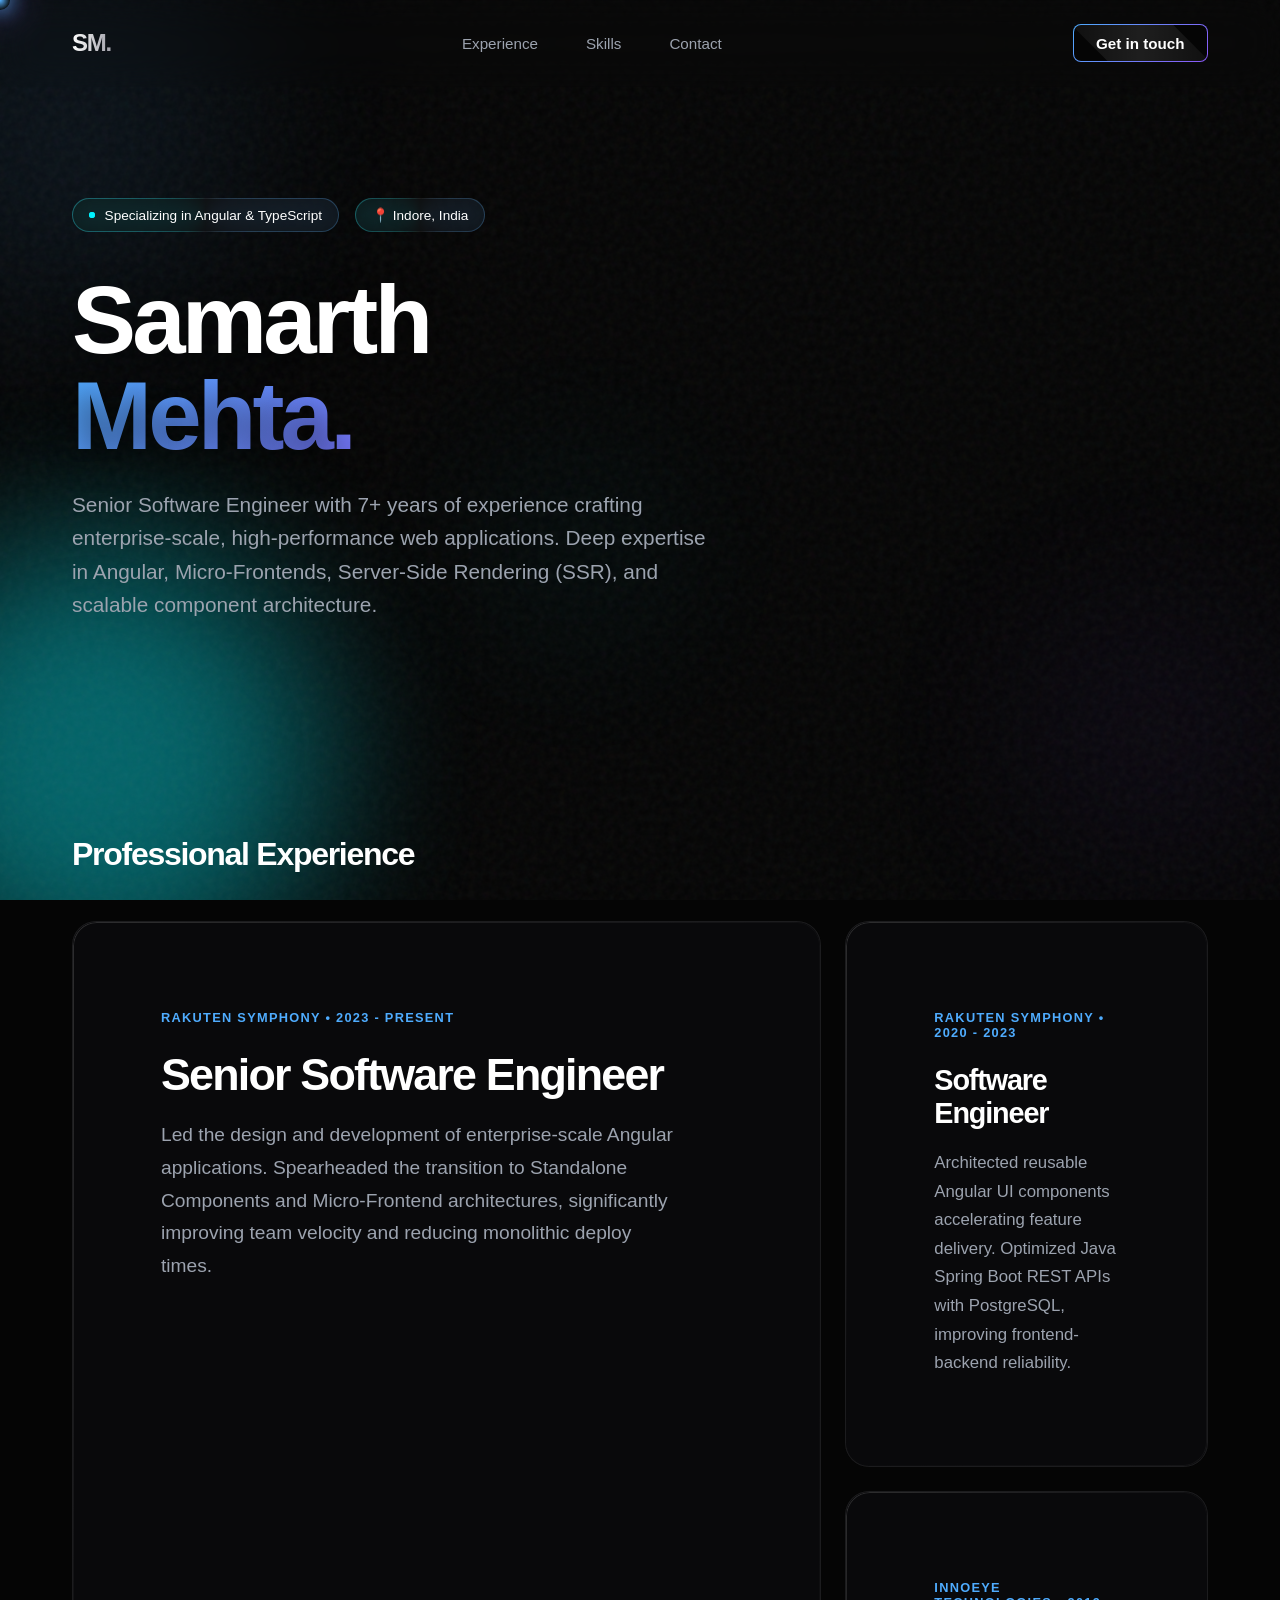
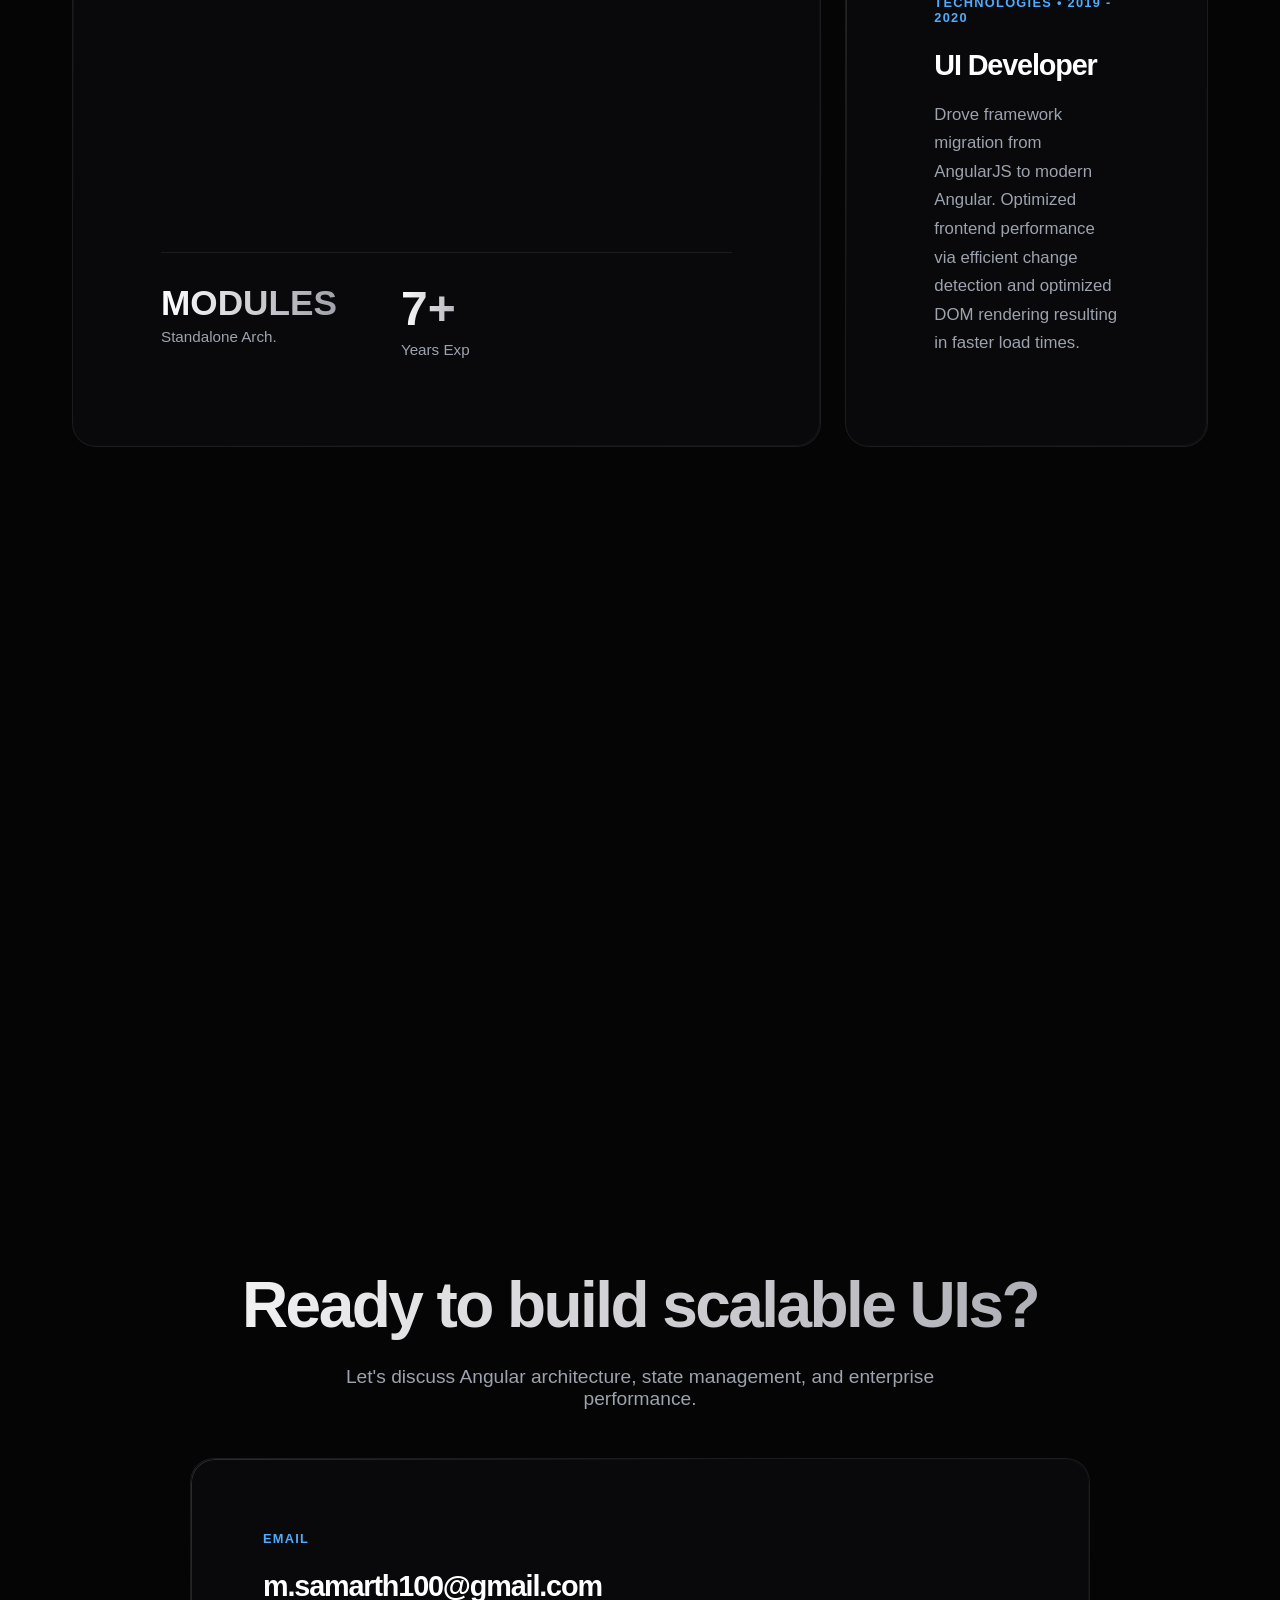
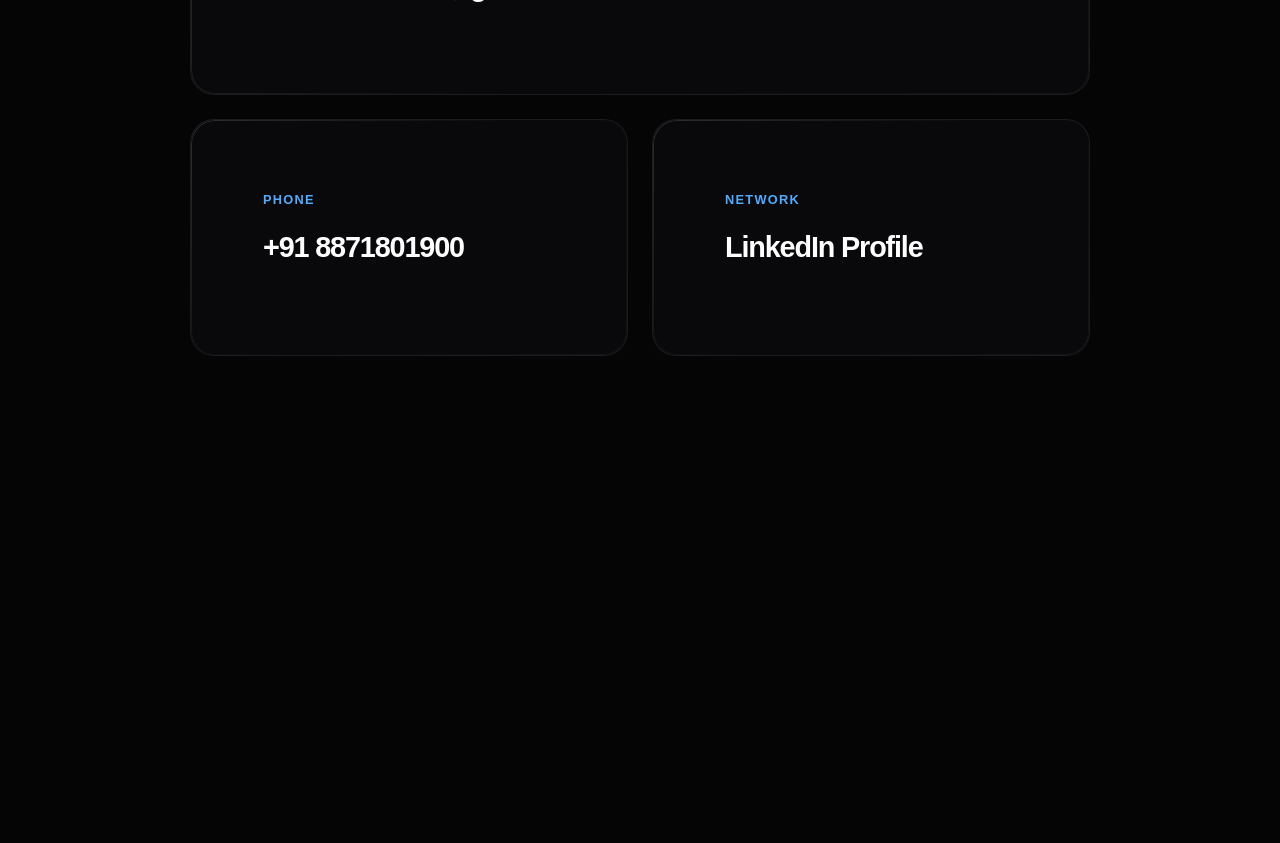
==== commit 5b848be5: "Update index.html" ====
--- a/index.html
+++ b/index.html
@@ -50,7 +50,7 @@
                 </div>
             </div>
             <h1 class="hero-title">Samarth <br><span class="magic-text dynamic-gradient">Mehta.</span></h1>
-            <p class="hero-subtitle stagger-in">Senior Frontend Engineer with 7+ years of experience crafting
+            <p class="hero-subtitle stagger-in">Senior Software Engineer with 7+ years of experience crafting
                 enterprise-scale, high-performance web applications. Deep expertise in Angular, Micro-Frontends,
                 Server-Side Rendering (SSR), and scalable component architecture.</p>
         </section>
@@ -185,4 +185,4 @@
     <script src="script.min.js" defer></script>
 </body>
 
-</html>+</html>
